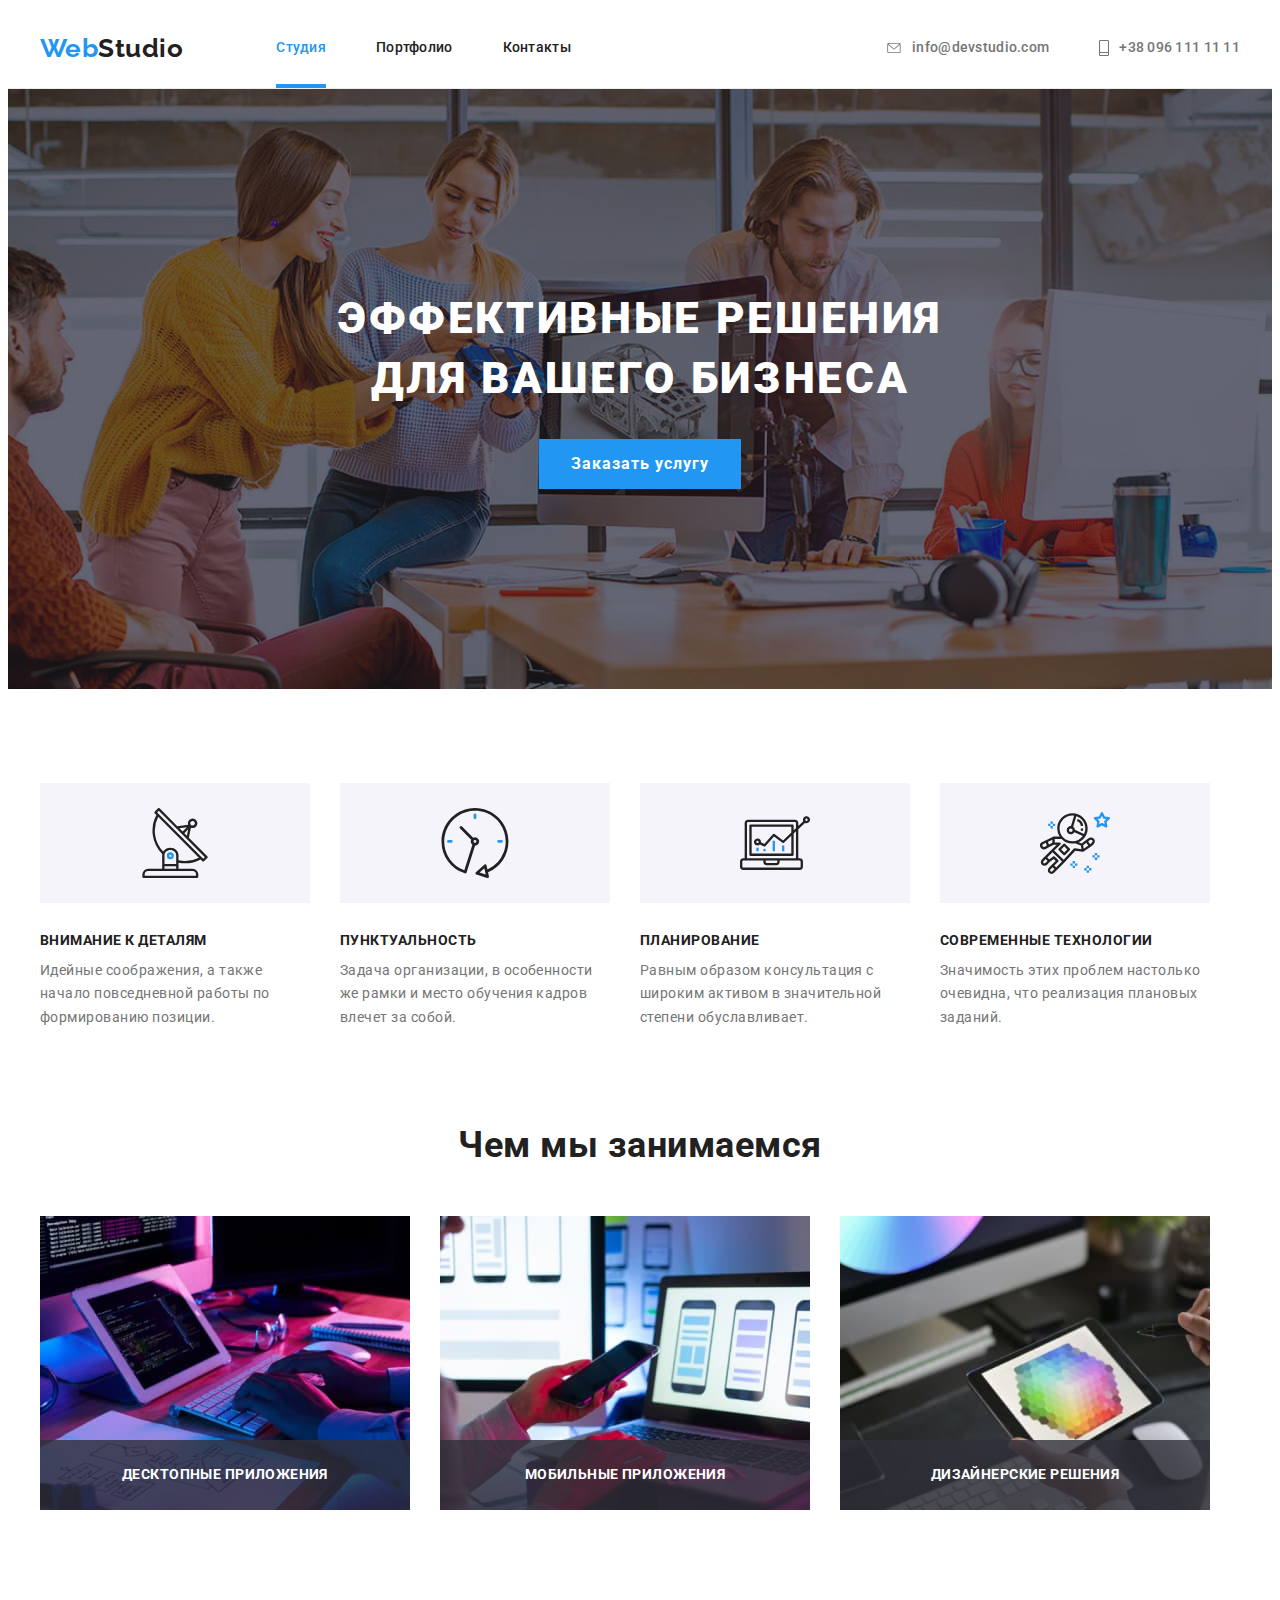
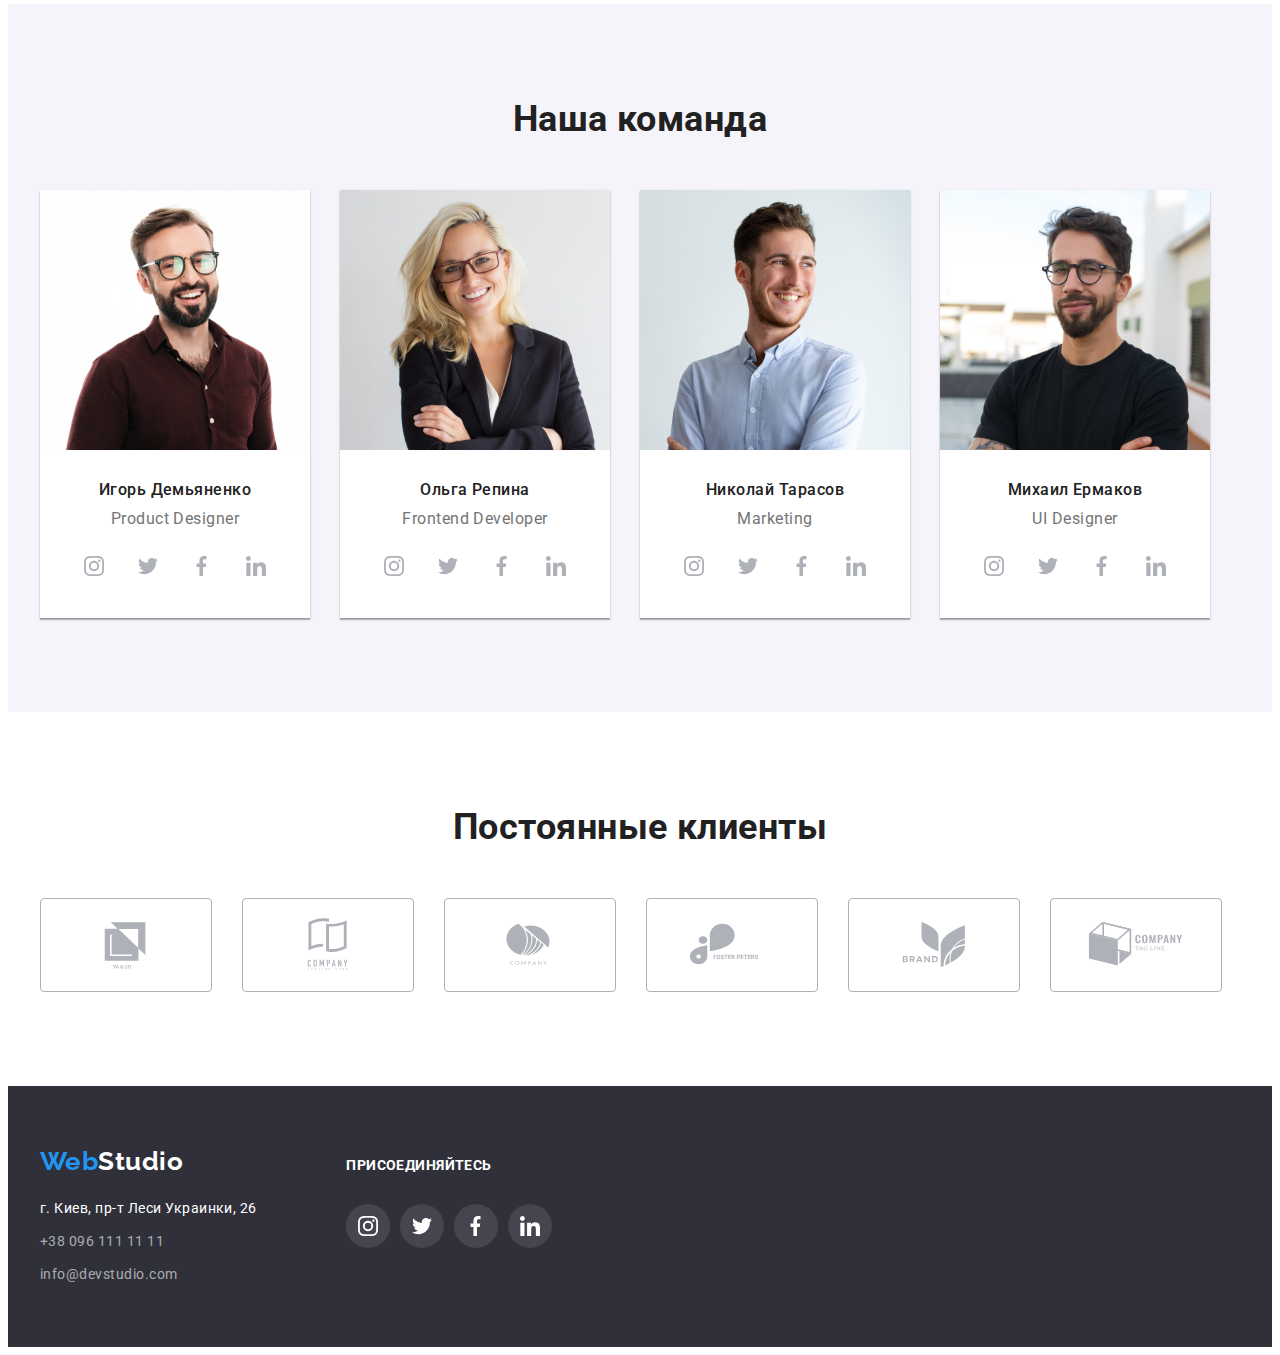
==== index.html @ f3482601 "Initial commit" ====
<!DOCTYPE html>
<html lang="ru">
  <head>
    <meta charset="utf-8" />
    <title>HTML5 це просто!</title>
    <link
      rel="stylesheet"
      href="https://cdnjs.cloudflare.com/ajax/libs/modern-normalize/1.1.0/modern-normalize.min.css"
      integrity="sha512-wpPYUAdjBVSE4KJnH1VR1HeZfpl1ub8YT/NKx4PuQ5NmX2tKuGu6U/JRp5y+Y8XG2tV+wKQpNHVUX03MfMFn9Q=="
      crossorigin="anonymous"
      referrerpolicy="no-referrer"
    />
    <link rel="stylesheet" href="./styles.css" />

    <link
      href="https://fonts.googleapis.com/css2?family=Raleway:wght@700&family=Roboto:wght@400;500;700;900&display=swap"
      rel="stylesheet"
    />
  </head>
  <body>
    <header class="" >
      <!--Begin header-->
      <div class="header container">
        <nav>
          <a href="./index.html" aria-label="Логотип WebStudio" class="logo-web"
            ><span class="web">Web</span>Studio</a
          >
          <ul class="nav-list">
            <!--Begin nav-list-->
            <li><a href="./index.html" class="nav-item active">Студия</a></li>
            <li><a href="./portfolio.html" class='nav-item'>Портфолио</a></li>
            <li><a href="" class='nav-item'>Контакты</a></li>
            <!--End nav-list-->
          </ul>
        </nav>
        <ul class="kontakt-list">
          <li >
           <a  href="mailto:info@devstudio.com" > 
             <svg class="mail" width="16"  height='10'  >
              <use href="./images/svg/symbol-defs.svg#icon-mail"></use>
              </svg>
            info@devstudio.com</a>
          </li>
          <li >
            <a href="tel:+380961111111" >
              <svg class="tel" width="10"  height='16'  >
                <use  href="./images/svg/symbol-defs.svg#icon-tel"></use>
              </svg>
            +38 096 111 11 11
            </a>
        </li>
        </ul>
      </div>
      <!--End header-->
    </header>
    <main>
      <section class="hero section">
        <!--Begin hero-content-->
        <div class="hero-content container">
          <h1>Эффективные решения для вашего бизнеса</h1>
          <button class="hero-btn" type="button" data-modal-open>Заказать услугу</button>
        </div>
        <!--Begin backdrop-->
        <div class="backdrop is-hidden" data-modal >
            <!--Begin modal-wrapper-->
            <div class="modal-wrapper" >
                <button type="button" class="modal-btn" data-modal-close>Х</button>
            </div>
            <!--End modal-wrapper-->
        </div>
        <!--End backdrop-->
        <!--End hero-content-->
      </section>
      <section class="quality section">
        <!--Begin container-->
        <div class="container">
          <h2 class="visually-hidden">Качества фирмы</h2>
          <ul>
            <li>
              <div class="quality-block">
                <svg class="quality-icon">
                  <use href="./images/svg/symbol-defs.svg#icon-ant"></use>
                </svg>
              </div>
              <h3>Внимание к деталям</h3>
              <p>
                Идейные соображения, а также начало повседневной работы по
                формированию позиции.
              </p>
            </li>
            <li>
              <div class="quality-block">
                <svg class="quality-icon">
                  <use href="./images/svg/symbol-defs.svg#icon-clock"></use>
                </svg>
              </div>
              <h3>Пунктуальность</h3>
              <p>
                Задача организации, в особенности же рамки и место обучения
                кадров влечет за собой.
              </p>
            </li>
            <li>
              <div class="quality-block">
                <svg class="quality-icon">
                  <use href="./images/svg/symbol-defs.svg#icon-diag"></use>
                </svg>
              </div>
              <h3>Планирование</h3>
              <p>
                Равным образом консультация с широким активом в значительной
                степени обуславливает.
              </p>
            </li>
            <li>
              <div class="quality-block">
                <svg class="quality-icon">
                  <use href="./images/svg/symbol-defs.svg#icon-astro"></use>
                </svg>
              </div>
              <h3>Современные технологии</h3>
              <p>
                Значимость этих проблем настолько очевидна, что реализация
                плановых заданий.
              </p>
            </li>
          </ul>
        </div>
        <!--End container-->
      </section>
      <section class="section work">
        <!--Begin container-->
        <div class="container ">
          <h2>Чем мы занимаемся</h2>
          <ul>
            <li class='work-link '>
              <img
                src="./images/main_page/what_we_will_do/1.jpg"
                width="370"
                alt="Опис занять на фірмі"
              />
              <p>Десктопные приложения</p>
            </li>
            <li class='work-link'>
              <img
                src="./images/main_page/what_we_will_do/2.jpg"
                width="370"
                alt="Опис занять на фірмі"
              />
              <p>Мобильные приложения</p>
            </li>
            <li class='work-link'>
              <img
                src="./images/main_page/what_we_will_do/3.jpg"
                width="370"
                alt="Опис занять на фірмі"
              />
              <p>Дизайнерские решения</p>
            </li>
          </ul>
        </div>
        <!--End container-->
      </section>
      <section class="team section">
        <!--Begin -->
        <div class="container">
          <h2>Наша команда</h2>
          <ul>
            <li class="team-block">
              <img
                src="./images/main_page/our_members/1.jpg"
                width="270"
                alt="Перший член команди"
              />
              <!--Begin team-text-->
              <div class="team-text">
                <h3>Игорь Демьяненко</h3>
                <p lang="en">Product Designer</p>
              <ul class="team-link">
                <li>
                  <a href=''>
                  <svg class="team-icon">
                    <use href='./images/svg/symbol-defs.svg#icon-inst'></use>
                  </svg>
                </a>
              </li>
                <li>
                  <a href=''>
                  <svg class="team-icon">
                    <use href='./images/svg/symbol-defs.svg#icon-twitter'></use>
                  </svg>
                </a>
              </li>
                <li>
                  <a href=''>
                  <svg class="team-icon">
                    <use href='./images/svg/symbol-defs.svg#icon-face'></use>
                  </svg>
                </a>
              </li>
                <li>
                  <a href=''>
                  <svg class="team-icon">
                    <use href='./images/svg/symbol-defs.svg#icon-link'></use>
                  </svg>
                </a>
              </li>
              </ul>
            </div>
              <!--End team-text-->
              
            </li>
            <li class="team-block">
              <img
                src="./images/main_page/our_members/2.jpg"
                width="270"
                alt="Другий член команди"
              />
              <!--Begin team-text-->
              <div class="team-text">
                <h3>Ольга Репина</h3>
                <p lang="en">Frontend Developer</p>
                 <ul class="team-link">
                <li>
                  <a href=''>
                  <svg class="team-icon">
                    <use href='./images/svg/symbol-defs.svg#icon-inst'></use>
                  </svg>
                </a>
              </li>
                <li>
                  <a href=''>
                  <svg class="team-icon">
                    <use href='./images/svg/symbol-defs.svg#icon-twitter'></use>
                  </svg>
                </a>
              </li>
                <li>
                  <a href=''>
                  <svg class="team-icon">
                    <use href='./images/svg/symbol-defs.svg#icon-face'></use>
                  </svg>
                </a>
              </li>
                <li>
                  <a href=''>
                  <svg class="team-icon">
                    <use href='./images/svg/symbol-defs.svg#icon-link'></use>
                  </svg>
                </a>
              </li>
              </ul>
              </div>
              <!--End team-text-->
             
            </li>
            <li class="team-block">
              <img
                src="./images/main_page/our_members/3.jpg"
                width="270"
                alt="Третій член команди"
              />
              <!--Begin team-text-->
              <div class="team-text">
                <h3>Николай Тарасов</h3>
                <p lang="en">Marketing</p>
               <ul class="team-link">
                <li>
                  <a href=''>
                  <svg class="team-icon">
                    <use href='./images/svg/symbol-defs.svg#icon-inst'></use>
                  </svg>
                </a>
              </li>
                <li>
                  <a href=''>
                  <svg class="team-icon">
                    <use href='./images/svg/symbol-defs.svg#icon-twitter'></use>
                  </svg>
                </a>
              </li>
                <li>
                  <a href=''>
                  <svg class="team-icon">
                    <use href='./images/svg/symbol-defs.svg#icon-face'></use>
                  </svg>
                </a>
              </li>
                <li>
                  <a href=''>
                  <svg class="team-icon">
                    <use href='./images/svg/symbol-defs.svg#icon-link'></use>
                  </svg>
                </a>
              </li>
              </ul>
            </div>
              <!--End team-text-->
             
            </li>
            <li class="team-block">
              <img
                src="./images/main_page/our_members/4.jpg"
                width="270"
                alt="Четвертий член команди"
              />
              <!--Begin team-text-->
              <div class="team-text">
                <h3>Михаил Ермаков</h3>
                <p>UI Designer</p>
                <ul class="team-link">
                <li>
                  <a href=''>
                  <svg class="team-icon">
                    <use href='./images/svg/symbol-defs.svg#icon-inst'></use>
                  </svg>
                </a>
              </li>
                <li>
                  <a href=''>
                  <svg class="team-icon">
                    <use href='./images/svg/symbol-defs.svg#icon-twitter'></use>
                  </svg>
                </a>
              </li>
                <li>
                  <a href=''>
                  <svg class="team-icon">
                    <use href='./images/svg/symbol-defs.svg#icon-face'></use>
                  </svg>
                </a>
              </li>
                <li>
                  <a href=''>
                  <svg class="team-icon">
                    <use href='./images/svg/symbol-defs.svg#icon-link'></use>
                  </svg>
                </a>
              </li>
              </ul>
              </div>
              <!--End team-text-->
              
            </li>
          </ul>
        </div>
        <!--End -->
      </section>
      <section class="clients section">
        <div class="container">
          <h2>Постоянные клиенты</h2>
          <ul class="clients-list">
          <li class=""><a href='' class="">
            <svg width='' class="clients-icon">
              <use href='./images/svg/symbol-defs.svg#icon-Logo1' ></use>
            </svg>
          </a></li>
          <li><a href="">
            <svg width='' class="clients-icon">
              <use href='./images/svg/symbol-defs.svg#icon-Logo2' ></use>
            </svg>
          </a></li>
          <li><a href="">
            <svg width='' class="clients-icon">
              <use href='./images/symbol-defs.svg#icon-Logo3' ></use>
            </svg>
          </a></li>
          <li><a href="">
            <svg width='' class="clients-icon">
              <use href='./images/svg/symbol-defs.svg#icon-Logo4' ></use>
            </svg>
          </a></li>
          <li><a href="">
            <svg width='' class="clients-icon">
              <use href='./images/svg/symbol-defs.svg#icon-Logo5' ></use>
            </svg>
          </a></li>
          <li><a href="">
            <svg width='' class="clients-icon">
              <use href='./images/svg/symbol-defs.svg#icon-Logo6' ></use>
            </svg>
          </a></li>
        </ul>
        </div>
      </section>
    </main>
    <footer>
      <!--Begin -->
      <div class="footer container footer-block">
        <!--Begin footer-text-->
        <div class="footer-text">
          <a class="footer-logo logo-web" href=""
            ><span class="web">Web</span>Studio</a
          >
          <address>
            <p>г. Киев, пр-т Леси Украинки, 26</p>
            <!--Begin footer-info-->
            <ul class="footer-info">
              <li><a href="tel:+380961111111">+38 096 111 11 11</a></li>
              <li> <a href="mailto:info@devstudio.com">info@devstudio.com</a></li>
            <!--End footer-info-->
          </address>
        </div>
        <div class="footer-links">
          <h3>присоединяйтесь</h3>
          <ul class="links">
                <li>
                  <a href=''>
                  <svg class="team-icon">
                    <use href='./images/svg/symbol-defs.svg#icon-inst'></use>
                  </svg>
                </a>
              </li>
                <li>
                  <a href=''>
                  <svg class="team-icon">
                    <use href='./images/svg/symbol-defs.svg#icon-twitter'></use>
                  </svg>
                </a>
              </li>
                <li>
                  <a href=''>
                  <svg class="team-icon">
                    <use href='./images/svg/symbol-defs.svg#icon-face'></use>
                  </svg>
                </a>
              </li>
                <li>
                  <a href=''>
                  <svg class="team-icon">
                    <use href='./images/svg/symbol-defs.svg#icon-link'></use>
                  </svg>
                </a>
              </li>
              </ul>
        </div>
        <!--End footer-text-->
      </div>
      <!--End -->
    </footer>
    <script src='./js/modal.js'></script>
  </body>
</html>
---- styles.css ----
:root {
  --text-color: #212121;
  --blue: #2196f3;
  --background-blue: rgba(33, 150, 243, 0.9);
  --white: #ffffff;
  /* --lite-grey: #e5e5e5; */
  --dark-grey: #2f303a;
  --texr-p: #757575;
  --footer-text: rgba(255, 255, 255, 0.6);
  --portfolio-pages: #eeeeee;
  --portfolio-button: #f5f4fa;
  --clients-icon: #afb1b8;
  --time-cubic: cubic-bezier(0.4, 0, 0.2, 1);
  --time: 250ms;
}
body {
  font-family: "Raleway", sans-serif;
  font-family: "Roboto", sans-serif;
  color: var(--text-color);
  background-color: var(--white);
  letter-spacing: 0.03em;
}
.container {
  margin-left: auto;
  margin-right: auto;
  width: 1200px;
  padding-left: 15px;
  padding-right: 15px;
  /* outline: 1px solid tomato; */
}
.section {
  padding-top: 94px;
  /* outline: 1px solid green; */
}
.section:last-child {
  padding-bottom: 94px;
}
svg {
  fill: currentColor;
}
img {
  display: block;
}
h1 {
  padding: 0;
  margin: 0;
  font-weight: 900;
  color: var(--white);
  text-align: center;
  letter-spacing: 0.06em;
  text-transform: uppercase;
  font-size: 44px;
  line-height: 1.36;
}
h2 {
  padding: 0;
  margin: 0;
  margin-bottom: 50px;
  font-weight: 700;
  font-size: 36px;
  line-height: 1.17;
  text-align: center;
  color: var(--text-color);
}
h3 {
  padding: 0;
  margin: 0;
}
p,
ul {
  list-style: none;
  padding: 0;
  margin: 0;
}
button {
  cursor: pointer;
  border: none;
}
.visually-hidden {
  position: absolute;
  width: 1px;
  height: 1px;
  margin: -1px;
  border: 0;
  padding: 0;
  white-space: nowrap;
  clip-path: inset(100%);
  clip: rect(0 0 0 0);
  overflow: hidden;
}
.active {
  color: var(--blue);
}
.active.nav-item::after {
  width: 100%;
}
.is-hidden {
  visibility: hidden;
  opacity: 0;
  pointer-events: none;
}
/* main page */
/* .header  */
header {
  border-bottom: 1px solid #ececec;
}
.header {
  display: flex;
  align-items: center;
  justify-content: space-between;
}
nav {
  display: flex;
  text-decoration: none;
}
nav a {
  display: flex;
  align-items: center;
  font-size: 26px;
  color: var(--text-color);
  text-decoration: none;
}
.web {
  font-size: 26px;
  color: var(--blue);
}

.nav-list {
  display: flex;
  list-style: none;
  align-items: center;
}
.nav-list li {
  margin-right: 50px;
}
.nav-list li:last-child {
  margin-right: 0px;
}
.nav-item {
  position: relative;
  font-size: 14px;
  font-weight: 500;
  line-height: 1.14;
  letter-spacing: 0.02em;
  padding: 32px 0;
  display: block;
  transition: color var(--time) var(--time-cubic);
}
.nav-item::after {
  display: block;
  position: absolute;
  left: 0;
  bottom: 0;
  width: 0%;
  height: 4px;
  background-color: var(--blue);
  content: "";
  transition: width var(--time) var(--time-cubic);
}

/* .nav-item:hover::after {
  width: 100%;
} */
.nav-item:hover,
.nav-item:focus {
  fill: var(--blue);
  color: var(--blue);
}

.kontakt-list a:hover,
.kontakt-list a:focus {
  color: var(--blue);
}
.kontakt-list svg:hover,
.kontakt-list svg:focus {
  fill: var(--blue);
}

.kontakt-list {
  display: flex;
  list-style: none;
  text-decoration: none;
}
.kontakt-list li {
  margin-right: 50px;
}
.kontakt-list li:last-child {
  margin-right: 0px;
}
.kontakt-list a {
  display: flex;
  align-items: center;
  color: var(--texr-p);
  text-decoration: none;
  font-weight: 500;
  font-size: 14px;
  line-height: 1.14;
  letter-spacing: 0.02em;
  padding: 32px 0;
  transition: color var(--time) var(--time-cubic);
}
.kontakt-list svg {
  margin-right: 10px;
}
.logo-web {
  font-family: "Raleway", sans-serif;
  font-weight: 700;
  margin-right: 93px;
}
/* end .header  */
/* main */
/* section hero */
.hero {
  max-width: 1600px;
  flex-direction: column;
  align-items: center;

  color: var(--white);
  padding-top: 200px;
  padding-bottom: 200px;
  background-image: linear-gradient(
      to right,
      rgba(47, 48, 58, 0.4),
      rgba(47, 48, 58, 0.4)
    ),
    url("./images/main_page/hero.jpg");
  background-position: center;

  margin: 0 auto;
}

.hero-content {
  text-align: center;
}
.hero h1 {
  max-width: 696px;
  margin: 0 auto 30px auto;
}
.hero-btn {
  border: none;
  padding: 10px 32px;
  justify-content: center;
  font-family: "Roboto";
  background-color: var(--blue);
  font-weight: 700;
  font-size: 16px;
  line-height: 1.88;
  text-align: center;
  letter-spacing: 0.06em;
  color: var(--white);
  transition: background-color var(--time) var(--time-cubic);
}
.hero-btn:hover {
  background-color: #188ce8;
}
/* modal */
.backdrop {
  position: fixed;
  top: 0;
  left: 0;
  width: 100%;
  height: 100%;
  background-color: rgba(0, 0, 0, 0.2);
  z-index: 100;
  transition: visibility var(--time) var(--time-cubic),
    opacity var(--time) var(--time-cubic);
}

.modal-wrapper {
  position: absolute;
  top: 50%;
  left: 50%;
  transform: translate(-50%, -50%);
  width: 528px;
  height: 581px;
  background-color: var(--white);
  border-radius: 4px;
  box-shadow: 0px 1px 3px rgba(0, 0, 0, 0.12), 0px 1px 1px rgba(0, 0, 0, 0.14),
    0px 2px 1px rgba(0, 0, 0, 0.2);
  animation-name: visible-modal;
  animation-duration: 1000ms;
  animation-timing-function: linear;
}
@keyframes visible-modal {
  0% {
    opacity: 0;
    transform: scale(0.2);
  }

  50% {
    opacity: 0.5;
    transform: scale(0.5), translate(-50%, -50%);
  }
  100% {
    opacity: 1;
    transform: scale(1), translate(-50%, -50%);
  }
}

.modal-btn {
  margin: 10px;
  border-radius: 50%;
  padding: 15px 20px;
  border: none;
  justify-content: center;
  background-color: var(--blue);
  font-weight: 700;
  font-size: 16px;
  text-align: center;
  color: var(--white);
  transition: border var(--time) var(--time-cubic),
    background-color var(--time) var(--time-cubic),
    color var(--time) var(--time-cubic), transform var(--time) var(--time-cubic);
}
.modal-btn:hover {
  border: 2px solid var(--blue);
  background-color: white;
  color: var(--blue);
  transform: rotate(360deg);
}

/* end modal */

/* end section hero */
/* section quality */
.quality {
  font-size: 14px;
  background-color: var(--white);
}
.quality ul {
  display: flex;
}
.quality li {
  /* outline: 1px solid tomato; */
  list-style: none;
  width: 270px;
  margin-right: 30px;
}
.quality li:last-child {
  margin-right: 0px;
}
.quality li > h3 {
  margin-bottom: 10px;
  color: var(--text-color);
  font-weight: 700;
  text-transform: uppercase;
  line-height: 1.14;
  font-size: 14px;
}
.quality li > p {
  color: var(--texr-p);
  line-height: 1.7;
}
.quality-block {
  display: flex;
  align-items: center;
  justify-content: center;
  background-color: var(--portfolio-button);
  margin-bottom: 30px;
  width: 270px;
  height: 120px;
}
.quality-icon {
  width: 70px;
  height: 70px;
}

/* end section quality */
/* section work */
.work {
  background-color: var(--white);
  padding-bottom: 94px;
}
.work ul {
  display: flex;
}
.work-link {
  position: relative;
  list-style: none;
  margin-right: 30px;
}
.work-link:last-child {
  margin-right: 0;
}
.work-link p {
  position: absolute;
  display: flex;
  align-items: center;
  justify-content: center;
  color: white;
  content: "";
  position: absolute;
  left: 0;
  bottom: 0;
  width: 100%;
  height: 70px;
  background-color: rgba(47, 48, 58, 0.8);
  font-weight: bold;
  font-size: 14px;
  line-height: 1.14;
  letter-spacing: 0.03em;
  text-transform: uppercase;
}
/* .work-link::after {
  display: flex;
  align-items: center;
  justify-content: center;
  color: white;
  content: "";
  position: absolute;
  left: 0;
  bottom: 0;
  width: 100%;
  height: 70px;
  background-color: rgba(47, 48, 58, 0.8);
  font-weight: bold;
  font-size: 14px;
  line-height: 1.14;
  letter-spacing: 0.03em;
  text-transform: uppercase;
} */
/* .work-first.work-link::after {
  content: "Десктопные приложения";
}
.work-second.work-link::after {
  content: "Мобильные приложения";
}
.work-third.work-link::after {
  content: "Дизайнерские решения";
} */

/* end section work */
/* section team */
.team {
  background-color: #f5f4fa;
  padding-bottom: 94px;
}
.team ul {
  display: flex;
}

.team-block {
  background-color: var(--white);
  box-shadow: 0px 1px 3px rgba(0, 0, 0, 0.12), 0px 1px 1px rgba(0, 0, 0, 0.14),
    0px 2px 1px rgba(0, 0, 0, 0.2);
  /* border-radius: 0px 0px 4px 4px; */
  list-style: none;
  margin-right: 30px;
}
.team-block:last-child {
  margin-right: 0;
}
.team-text {
  padding: 30px 0;
  text-align: center;
}
.team-text h3 {
  font-weight: 500;
  font-size: 16px;
  line-height: 1.19;
  text-align: center;
  color: var(--text-color);
  margin-bottom: 10px;
}
.team-text p {
  font-size: 16px;
  line-height: 1.19;
  text-align: center;
  color: var(--texr-p);
}
.team-link {
  display: flex;
  align-items: center;
  justify-content: center;
  margin-top: 16px;
}
.team-link li {
  margin-right: 10px;
}
.team-link li:last-child {
  margin-right: 0;
}
.team-link a {
  display: flex;
  width: 44px;
  height: 44px;
  align-items: center;
  justify-content: center;
  border-radius: 50%;
  transition: background-color var(--time) var(--time-cubic);
}
.team .team-icon {
  transition: fill var(--time) var(--time-cubic);
}
.team-link svg {
  width: 20px;
  height: 20px;
  fill: var(--clients-icon);
}
.team-link a:hover,
.team-link a:focus {
  background-color: var(--blue);
}
.team-link a:hover .team-icon,
.team-link a:focus .team-icon {
  fill: var(--white);
}
/* end section team */
/* clients*/
.clients-list {
  display: flex;
}
.clients-list li {
  display: flex;
  align-items: center;
  justify-content: center;
  margin-right: 30px;
}
.clients-list li:last-child {
  margin-right: 0px;
}
.clients-icon {
  transition: fill var(--time) var(--time-cubic);
}
.clients-list a {
  display: flex;
  align-items: center;
  justify-content: center;
  width: 170px;
  height: 92px;
  border: 1px solid #afb1b8;
  border-radius: 4px;
  transition: border var(--time) var(--time-cubic);
}
.clients-list svg {
  height: 60px;
  width: 106px;
  fill: var(--clients-icon);
}
.clients-list a:hover,
.clients-list a:focus {
  border: 1px solid var(--blue);
}
.clients-list a:hover .clients-icon,
.clients-list a:focus .clients-icon {
  fill: var(--blue);
}

/* end clients */

/* end main */
/* footer */
footer {
  padding: 60px 0;
  background-color: var(--dark-grey);
}
.footer-block {
  display: flex;
  align-items: baseline;
}
.footer-links {
  margin-left: 70px;
}
.footer-links h3 {
  text-transform: uppercase;
  color: var(--white);
  font-size: 14px;
  line-height: 1.14;
  letter-spacing: 0.03em;
  font-weight: bold;
  margin-bottom: 30px;
}
.links {
  display: flex;
  align-items: center;
  justify-content: center;
}
.links li {
  margin-right: 10px;
}
.links li:last-child {
  margin-right: 0;
}
.links a {
  display: flex;
  width: 44px;
  height: 44px;
  align-items: center;
  justify-content: center;
  background-color: rgba(255, 255, 255, 0.1);
  border-radius: 50%;
  transition: background-color var(--time) var(--time-cubic);
}
.links svg {
  background-color: transparent;
  width: 20px;
  height: 20px;
  fill: var(--white);
}
.links a:hover,
.links a:focus {
  border-radius: 50%;
  background-color: var(--blue);
}

.footer-logo {
  color: var(--white);
}
footer a {
  color: var(--text-color);
  font-size: 26px;
  line-height: 1.19;
  text-decoration: none;
}
address {
  margin-top: 20px;
  font-style: normal;
}
address a:hover {
  color: var(--white);
}
address a {
  transition: color var(--time) var(--time-cubic);
}

address p {
  color: var(--white);
  font-size: 14px;
  line-height: 1.7;
  margin-bottom: 9px;
}

address a:last-child {
  margin-bottom: 0px;
}

.footer-info a {
  display: flex;
  color: var(--footer-text);
  font-size: 14px;
  line-height: 1.7;
  margin-bottom: 9px;
}
.footer-info li {
  margin-bottom: 9px;
}
.footer-info li:last-child {
  margin-bottom: 0px;
}
/* end footer */
/* end main page */
/* portfolio page  */
/* section portfolio */
.portfolio {
  font-family: "Roboto";
}
.portfolio li {
  list-style: none;
}
.portfolio-button {
  display: flex;
  justify-content: center;
  margin-bottom: 50px;
}
.portfolio-button li {
  margin-right: 8px;
}
.portfolio-button button {
  padding: 6px 22px;
}
.portfolio-button li:last-child {
  margin-right: 0px;
}
.portfolio button {
  background-color: var(--portfolio-button);
  font-family: "Roboto";
  border-radius: 4px;
  color: var(--text-color);
  font-weight: 500;
  font-size: 16px;
  line-height: 1.6;
  text-align: center;
  letter-spacing: 0.03em;
  transition: background-color var(--time) var(--time-cubic),
    color var(--time) var(--time-cubic),
    box-shadow var(--time) var(--time-cubic);
}
.portfolio button:hover,
.portfolio button:focus {
  background-color: var(--blue);
  color: var(--white);
  box-shadow: 0px 3px 1px rgba(0, 0, 0, 0.1), 0px 1px 2px rgba(0, 0, 0, 0.08),
    0px 2px 2px rgba(0, 0, 0, 0.12);
}
.portfolio-img {
  display: flex;
  flex-wrap: wrap;
}
.portfolio-img a {
  text-decoration: none;
}
.portfolio-link {
  display: block;
  transition: box-shadow var(--time) var(--time-cubic);
}
.portfolio-link:hover,
.portfolio-link:focus {
  box-shadow: 0px 1px 1px rgba(0, 0, 0, 0.12), 0px 4px 4px rgba(0, 0, 0, 0.06),
    1px 4px 6px rgba(0, 0, 0, 0.16);
}
.portfolio-img li > img {
  width: 370px;
  height: 294px;
}
.portfolio-img li {
  /* border: 1px solid var(--portfolio-pages); */
  margin-right: 30px;
  margin-bottom: 30px;
  width: 370px;
}
.portfolio-img li:nth-child(3n + 3) {
  margin-right: 0;
}
.portfolio-img li:nth-last-child(-n + 3) {
  margin-bottom: 0;
}
.portfolio-text {
  text-decoration: none;
  padding: 20px 24px;
  border-bottom: 1px solid var(--portfolio-pages);
  border-left: 1px solid var(--portfolio-pages);
  border-right: 1px solid var(--portfolio-pages);
}
.portfolio-text h3 {
  color: var(--text-color);
  font-weight: 700;
  font-size: 18px;
  line-height: 2;
  letter-spacing: 0.06em;
  margin-bottom: 4px;
}
.portfolio-text p {
  font-size: 16px;
  line-height: 1.9;
  letter-spacing: 0.03em;
  color: var(--texr-p);
}
.overlay-box {
  width: 370px;
  height: 294px;
  position: relative;
  overflow: hidden;
}
.overlay {
  position: absolute;
  width: 100%;
  height: 100%;
  background-color: var(--background-blue);
  transform: translateY(0%);
  transition: transform 250ms cubic-bezier(0.4, 0, 0.2, 1);

  /* transform: translateY 2500ms var(--time-cubic); */
}
.overlay-text {
  font-family: "Roboto";
  font-size: 18px;
  line-height: 28px;
  color: white;
  letter-spacing: 0.03em;
  padding: 63px 24px;
}
.portfolio-link:hover .overlay {
  transform: translateY(-100%);
}

/* end section portfolio */
/* end portfolio page  */
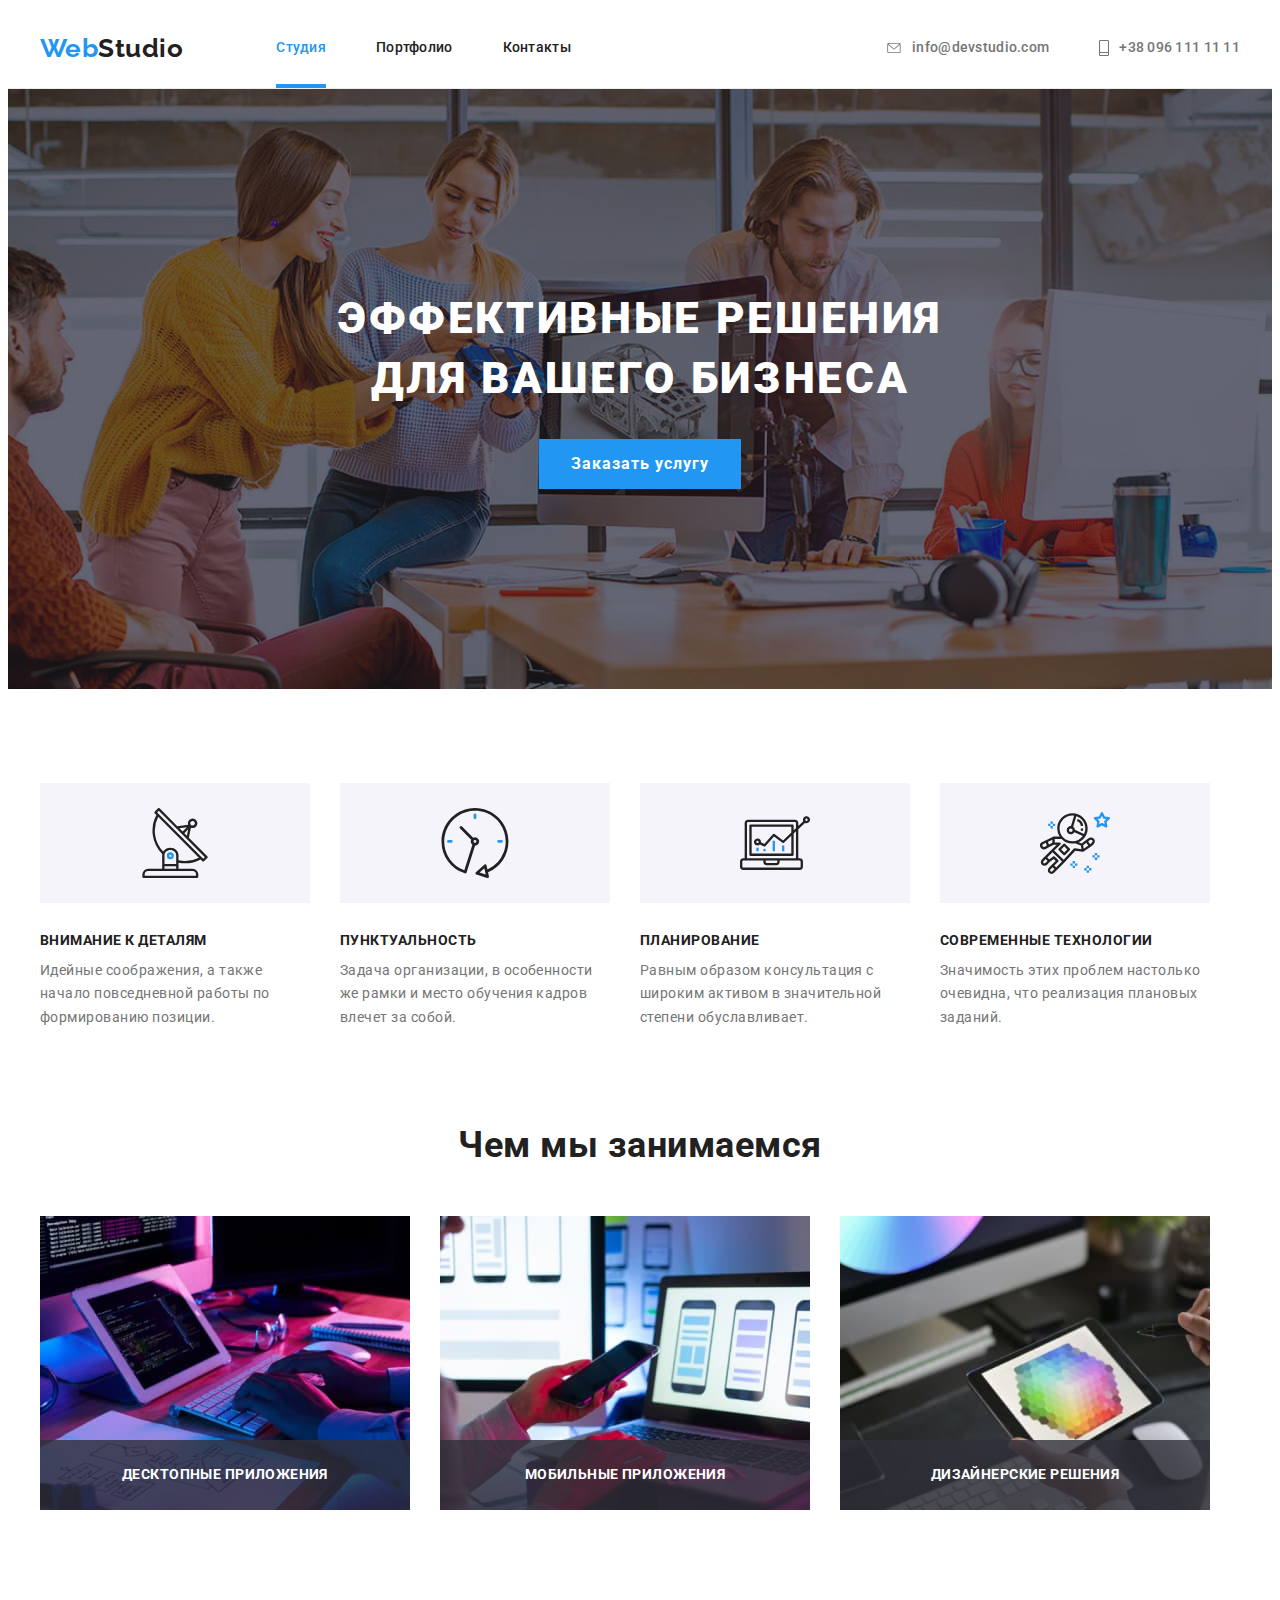
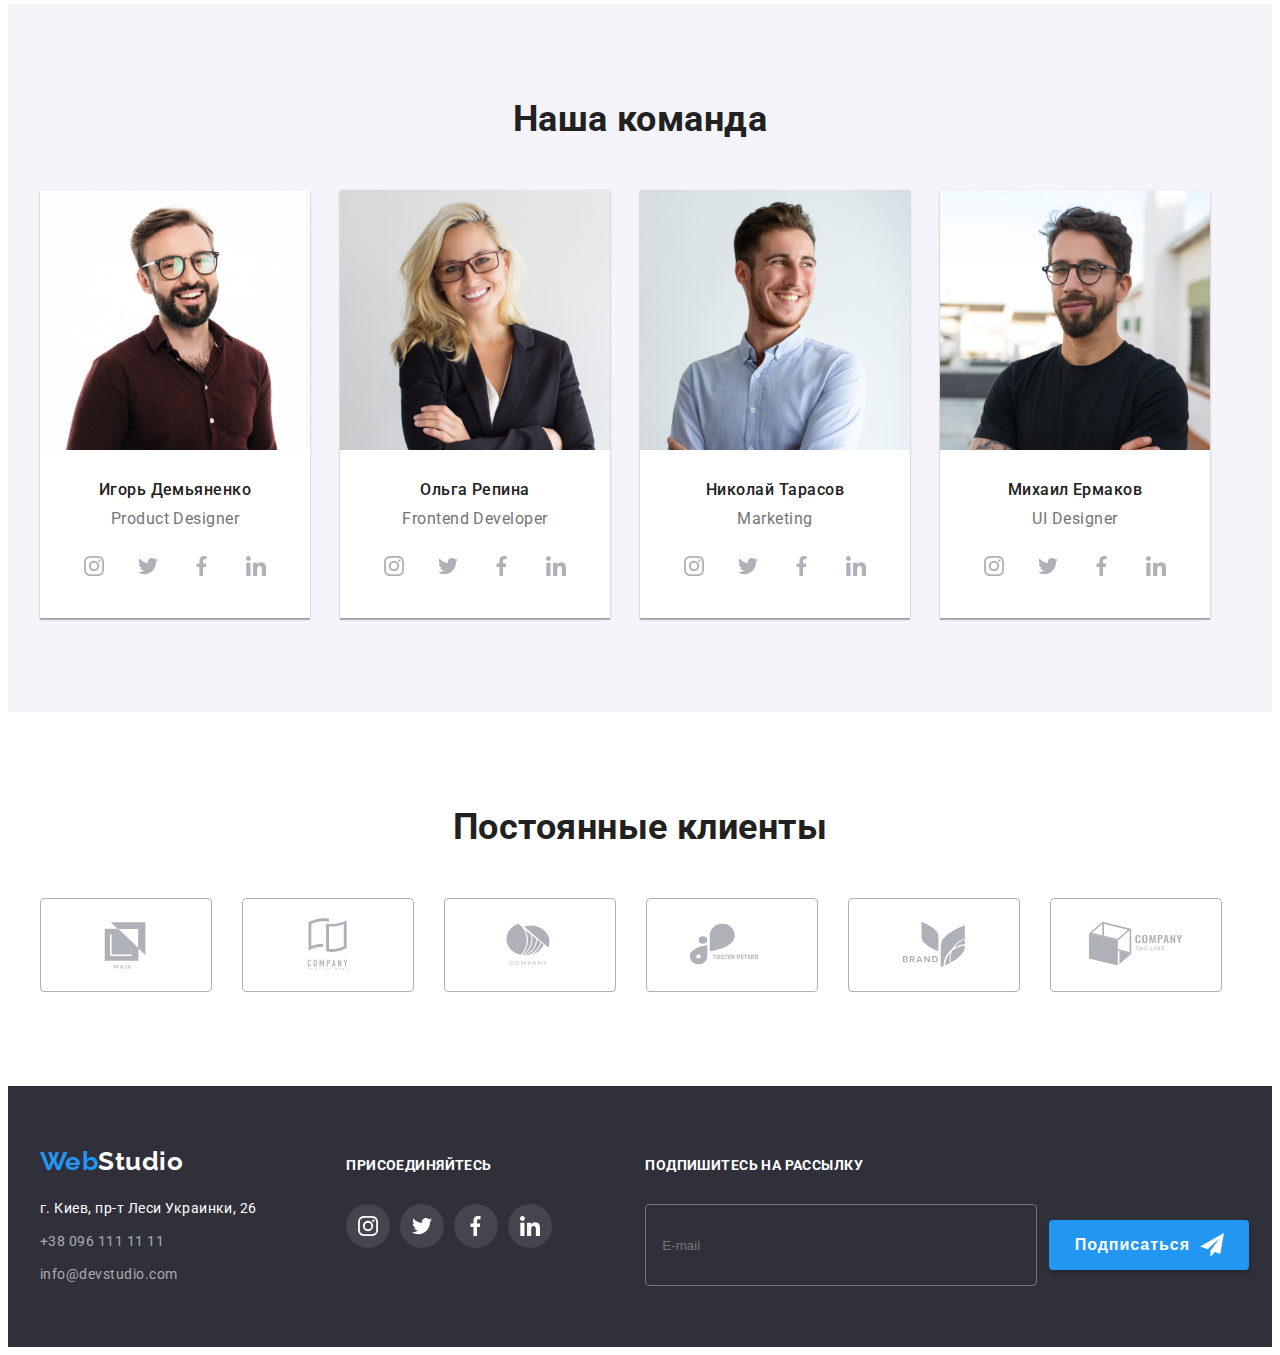
==== commit 285423cc: "finish" ====
--- a/index.html
+++ b/index.html
@@ -64,7 +64,59 @@
         <div class="backdrop is-hidden" data-modal >
             <!--Begin modal-wrapper-->
             <div class="modal-wrapper" >
-                <button type="button" class="modal-btn" data-modal-close>Х</button>
+                <button type="button" class="modal-btn" data-modal-close></button>
+                <!--Begin label-block-->
+                <div class="label-block">
+                  <h3 class='modal-title'>Оставьте свои данные, мы вам перезвоним</h3>
+                <!--Begin label-block-->
+                <div class="modal-label">
+                  <!--Begin form-field-->
+                  
+                  
+                       <label class="form-label" for="modal-name">
+                         <span class="form-title">Имя</span>
+                       
+                     <input id='modal-name' class="modal-input" type="name" name="name" placeholder=" ">
+                     <svg class="modal-icon"><use href='./images/modal_svg/symbol-defs_min.svg#icon-name'></use></svg>
+                    </label>
+                  
+               
+                  
+                      <label class="form-label" for="modal-tel">
+                        <span class="form-title">Телефон</span>
+                      <svg class="modal-icon"><use href='./images/modal_svg/symbol-defs_min.svg#icon-tel'></use></svg>
+                <input id="modal-tel" class="modal-input" type="tel" name="tel" placeholder=" ">
+                
+                  </label>
+                  
+                       <label class="form-label" for="modal-mail">
+                         <span class="form-title">Почта</span>
+                      <svg class="modal-icon"><use href='./images/modal_svg/symbol-defs_min.svg#icon-email'></use></svg>
+                <input id="modal-mail" class="modal-input" type="mail" name="mail" placeholder=" ">
+                  </label>
+                
+                  
+                      <label class="form-label "><span class="form-title">Комментарий</span>
+                <textarea class="modal-textarea" placeholder="Введите текст"></textarea>
+                  </label>
+                  <label class="form-label label-checkbox" for="modal-checkbox">
+                    <input class="form-checkbox visually-hidden" type="checkbox" name="checkbox" id='modal-checkbox'>
+                    <span class="custom-checkbox">
+                      <svg class="icon-checkbox"><use href='./images/modal_svg/symbol-defs_min.svg#icon-check'></use></svg>
+                    </span>
+                    <div class="form-text">
+                      <span class="checkbox-text">Соглашаюсь с рассылкой и принимаю </span><a class="checkbox-text checkbox-link">Условия договора</a>
+                    </div>
+                    
+                  </label>
+                  <button type="submit" class="form-btn ">Отправить</button>
+                  
+                </div>
+                <!--End label-block-->  
+                </div>
+                <!--End label-block-->
+                
+               
             </div>
             <!--End modal-wrapper-->
         </div>
@@ -435,6 +487,15 @@
               </ul>
         </div>
         <!--End footer-text-->
+        <div class="subscribe">
+          <h3>Подпишитесь на рассылку</h3>
+          <label class="subscribe-label">
+            <input class="subscribe-input" type="mail" name='email' placeholder="E-mail">
+            <button class="subscribe-btn" type="submit">Подписаться
+              <svg class="subscribe-icon"><use href='./images/modal_svg/symbol-defs_min.svg#icon-teleg'></use></svg>
+            </button>
+          </label>
+        </div>
       </div>
       <!--End -->
     </footer>
--- a/styles.css
+++ b/styles.css
@@ -12,6 +12,7 @@
   --clients-icon: #afb1b8;
   --time-cubic: cubic-bezier(0.4, 0, 0.2, 1);
   --time: 250ms;
+  --modal-border-color: rgba(33, 33, 33, 0.2);
 }
 body {
   font-family: "Raleway", sans-serif;
@@ -76,6 +77,7 @@
   cursor: pointer;
   border: none;
 }
+
 .visually-hidden {
   position: absolute;
   width: 1px;
@@ -273,6 +275,7 @@
   transform: translate(-50%, -50%);
   width: 528px;
   height: 581px;
+  color: var(--text-color);
   background-color: var(--white);
   border-radius: 4px;
   box-shadow: 0px 1px 3px rgba(0, 0, 0, 0.12), 0px 1px 1px rgba(0, 0, 0, 0.14),
@@ -298,12 +301,20 @@
 }
 
 .modal-btn {
-  margin: 10px;
+  display: flex;
+  align-items: center;
+  margin: 8px;
+  margin-bottom: 0px;
   border-radius: 50%;
-  padding: 15px 20px;
+  padding: 10px;
   border: none;
   justify-content: center;
   background-color: var(--blue);
+  background-image: url("./images/modal_svg/x-white.svg");
+  background-position: center;
+  width: 30px;
+  height: 30px;
+  background-repeat: no-repeat;
   font-weight: 700;
   font-size: 16px;
   text-align: center;
@@ -317,8 +328,161 @@
   background-color: white;
   color: var(--blue);
   transform: rotate(360deg);
-}
-
+  background-image: url("./images/modal_svg/x-black.svg");
+}
+.label-block {
+  margin: 40px;
+  margin-top: 2px;
+}
+.modal-title {
+  font-family: "Roboto";
+  font-weight: 700;
+  font-size: 20px;
+  line-height: 1.15;
+  text-align: center;
+  letter-spacing: 0.03em;
+  margin-bottom: 12px;
+}
+.modal-label {
+  display: flex;
+  flex-direction: column;
+}
+.form-label {
+  position: relative;
+  display: flex;
+  flex-direction: column;
+}
+.form-title {
+  font-size: 12px;
+  line-height: 1.16;
+  letter-spacing: 0.01em;
+  color: var(--texr-p);
+  transition: color var(--time) var(--time-cubic);
+}
+.modal-input {
+  margin-top: 4px;
+  height: 40px;
+  width: 100%;
+  margin-bottom: 10px;
+  padding-left: 42px;
+  border: 1px solid var(--modal-border-color);
+  outline: transparent;
+  border-radius: 4px;
+  transition: border-color var(--time) var(--time-cubic),
+    color var(--time) var(--time-cubic);
+}
+.modal-label textarea {
+  resize: none;
+  width: 100%;
+  height: 120px;
+  margin-top: 4px;
+}
+
+.modal-icon {
+  width: 18px;
+  height: 18px;
+  position: absolute;
+  left: 15px;
+  top: 42%;
+  transition: fill var(--time) var(--time-cubic);
+}
+.modal-textarea {
+  border: 1px solid var(--modal-border-color);
+  outline: transparent;
+  border-radius: 4px;
+  padding: 12px 16px;
+  transition: border-color var(--time) var(--time-cubic),
+    color var(--time) var(--time-cubic);
+}
+.modal-textarea::placeholder {
+  font-family: "Roboto";
+
+  font-size: 14px;
+  line-height: 1.14;
+  letter-spacing: 0.01em;
+
+  color: rgba(117, 117, 117, 0.5);
+}
+.form-label:focus-within .modal-icon {
+  fill: var(--blue);
+}
+.form-label:focus-within .modal-input,
+.form-label:focus-within .modal-textarea {
+  border-color: var(--blue);
+  color: var(--blue);
+}
+.form-label:focus-within .form-title {
+  color: var(--blue);
+}
+.label-checkbox {
+  display: flex;
+  align-items: center;
+  justify-content: center;
+  margin-top: 20px;
+  margin-bottom: 30px;
+  flex-direction: row;
+}
+.custom-checkbox {
+  display: flex;
+  align-items: center;
+  justify-content: center;
+  width: 16px;
+  height: 15px;
+  margin-right: 8px;
+  border-radius: 2px;
+  outline: 1px solid var(--text-color);
+  transition: border-color var(--time) var(--time-cubic),
+    outline var(--time) var(--time-cubic);
+}
+.checkbox-text {
+  font-size: 14px;
+  line-height: 1.71;
+  letter-spacing: 0.03em;
+  color: var(--texr-p);
+}
+.checkbox-link {
+  color: var(--blue);
+  text-decoration: underline;
+  cursor: pointer;
+}
+.icon-checkbox {
+  opacity: 0;
+  transition: opacity var(--time) var(--time-cubic),
+    fill var(--time) var(--time-cubic);
+}
+.form-checkbox:checked + .custom-checkbox {
+  background-color: var(--blue);
+  outline: none;
+}
+.form-checkbox:checked + .custom-checkbox .icon-checkbox {
+  opacity: 1;
+  fill: var(--white);
+}
+.form-btn {
+  background: var(--blue);
+  box-shadow: 0px 4px 4px rgba(0, 0, 0, 0.15);
+  border-radius: 4px;
+  font-weight: 700;
+  font-size: 16px;
+  line-height: 1.88;
+  display: flex;
+  align-items: center;
+  justify-content: center;
+  letter-spacing: 0.06em;
+  width: 200px;
+  height: 50px;
+  margin: 0 auto;
+  color: var(--white);
+  transition: border-color var(--time) var(--time-cubic);
+}
+.form-btn:hover,
+.form-btn:focus {
+  background-color: rgba(24, 140, 232, 1);
+}
+/* .form-label:focus-within .form-label,
+.form-label:focus .form-label {
+  color: #188ce8;
+} */
 /* end modal */
 
 /* end section hero */
@@ -561,7 +725,8 @@
 .footer-links {
   margin-left: 70px;
 }
-.footer-links h3 {
+.footer-links h3,
+.subscribe h3 {
   text-transform: uppercase;
   color: var(--white);
   font-size: 14px;
@@ -646,6 +811,48 @@
 }
 .footer-info li:last-child {
   margin-bottom: 0px;
+}
+.subscribe {
+  margin-left: 93px;
+}
+.subscribe-label {
+  display: flex;
+  align-items: center;
+  justify-content: center;
+}
+.subscribe-btn {
+  display: flex;
+  align-items: center;
+  justify-content: center;
+  width: 200px;
+  height: 50px;
+  margin-left: 12px;
+  background: #2196f3;
+  box-shadow: 0px 4px 4px rgba(0, 0, 0, 0.15);
+  border-radius: 4px;
+  font-weight: 700;
+  font-size: 16px;
+  line-height: 1.88;
+  color: var(--white);
+  letter-spacing: 0.06em;
+}
+.subscribe-icon {
+  width: 24px;
+  height: 24px;
+  margin-left: 10px;
+}
+.subscribe-input {
+  padding: 15px 16px;
+  outline: none;
+  border-radius: 4px;
+  background-color: var(--dark-grey);
+  border: 1px solid var(--texr-p);
+  height: 50px;
+  width: 358px;
+  color: var(--texr-p);
+}
+.subscribe-input:placeholder {
+  color: rgba(255, 255, 255, 0.6);
 }
 /* end footer */
 /* end main page */
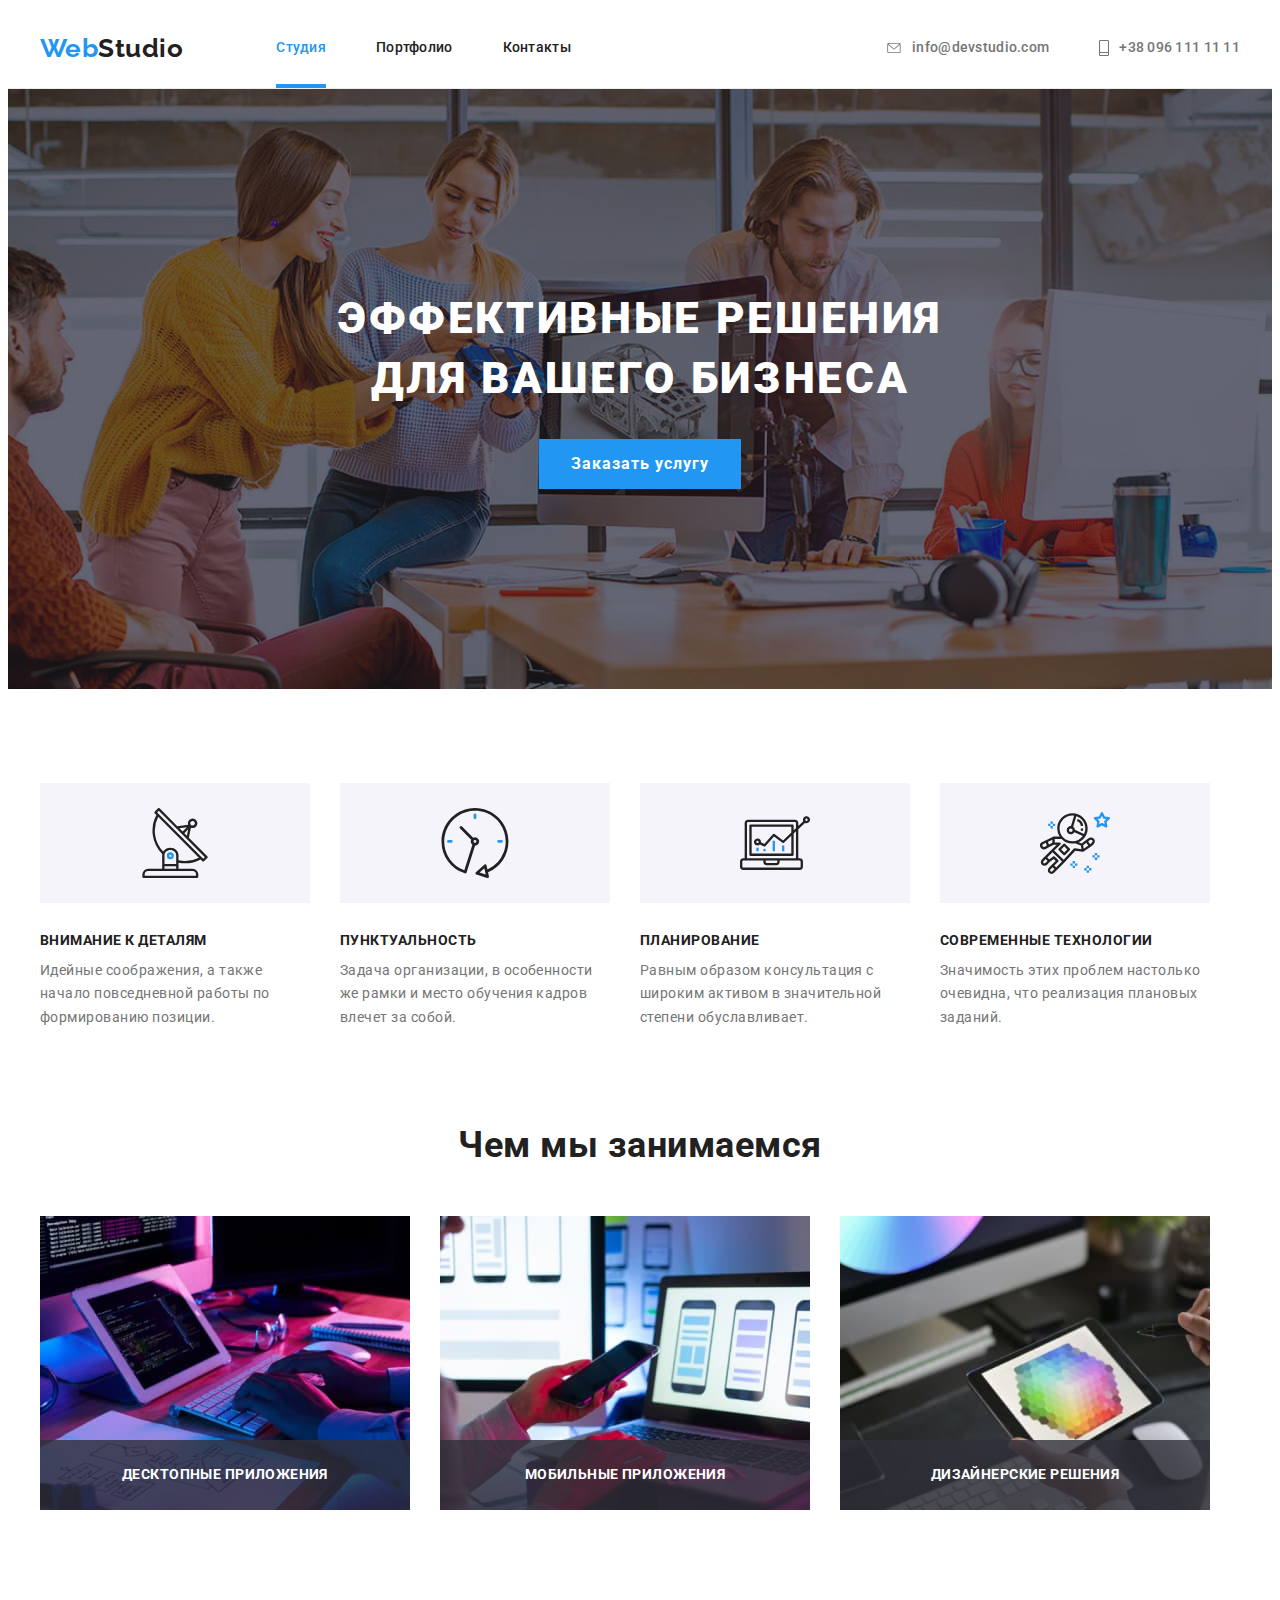
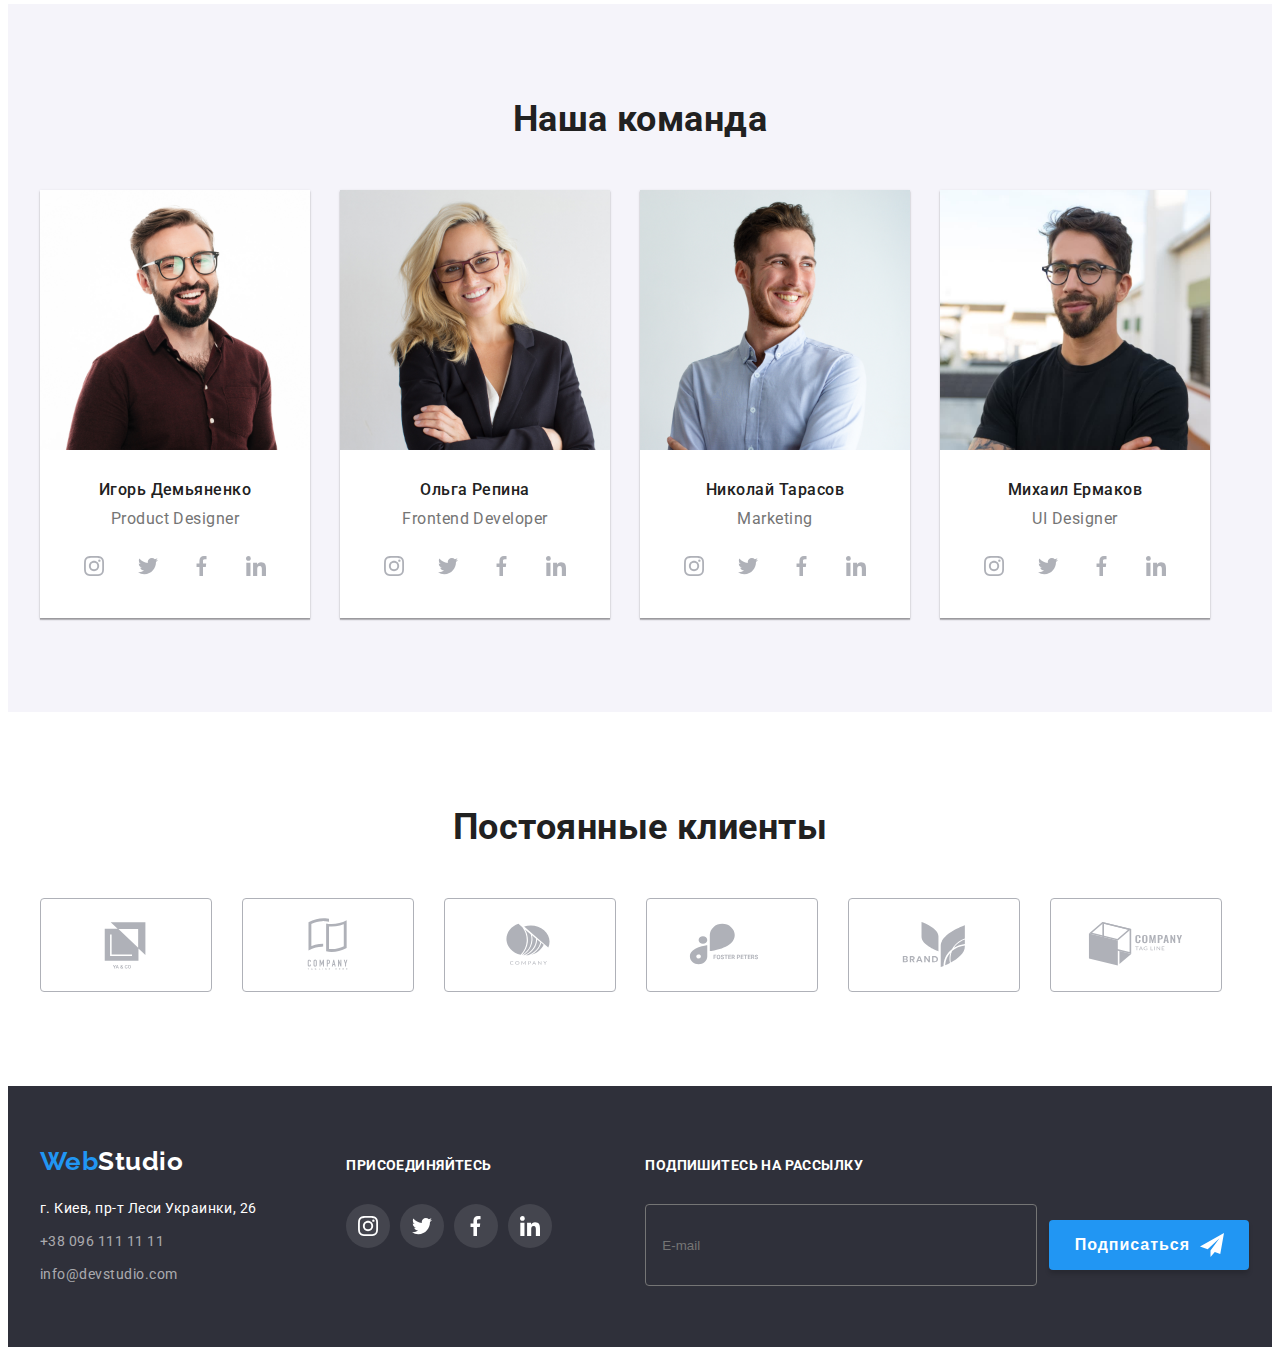
==== commit 1dea8559: "pravki" ====
--- a/index.html
+++ b/index.html
@@ -18,7 +18,7 @@
     />
   </head>
   <body>
-    <header class="" >
+    <header class="">
       <!--Begin header-->
       <div class="header container">
         <nav>
@@ -28,27 +28,28 @@
           <ul class="nav-list">
             <!--Begin nav-list-->
             <li><a href="./index.html" class="nav-item active">Студия</a></li>
-            <li><a href="./portfolio.html" class='nav-item'>Портфолио</a></li>
-            <li><a href="" class='nav-item'>Контакты</a></li>
+            <li><a href="./portfolio.html" class="nav-item">Портфолио</a></li>
+            <li><a href="" class="nav-item">Контакты</a></li>
             <!--End nav-list-->
           </ul>
         </nav>
         <ul class="kontakt-list">
-          <li >
-           <a  href="mailto:info@devstudio.com" > 
-             <svg class="mail" width="16"  height='10'  >
-              <use href="./images/svg/symbol-defs.svg#icon-mail"></use>
+          <li>
+            <a href="mailto:info@devstudio.com">
+              <svg class="mail" width="16" height="10">
+                <use href="./images/svg/symbol-defs.svg#icon-mail"></use>
               </svg>
-            info@devstudio.com</a>
+              info@devstudio.com</a
+            >
           </li>
-          <li >
-            <a href="tel:+380961111111" >
-              <svg class="tel" width="10"  height='16'  >
-                <use  href="./images/svg/symbol-defs.svg#icon-tel"></use>
+          <li>
+            <a href="tel:+380961111111">
+              <svg class="tel" width="10" height="16">
+                <use href="./images/svg/symbol-defs.svg#icon-tel"></use>
               </svg>
-            +38 096 111 11 11
+              +38 096 111 11 11
             </a>
-        </li>
+          </li>
         </ul>
       </div>
       <!--End header-->
@@ -58,67 +59,115 @@
         <!--Begin hero-content-->
         <div class="hero-content container">
           <h1>Эффективные решения для вашего бизнеса</h1>
-          <button class="hero-btn" type="button" data-modal-open>Заказать услугу</button>
+          <button class="hero-btn" type="button" data-modal-open>
+            Заказать услугу
+          </button>
         </div>
         <!--Begin backdrop-->
-        <div class="backdrop is-hidden" data-modal >
-            <!--Begin modal-wrapper-->
-            <div class="modal-wrapper" >
-                <button type="button" class="modal-btn" data-modal-close></button>
-                <!--Begin label-block-->
-                <div class="label-block">
-                  <h3 class='modal-title'>Оставьте свои данные, мы вам перезвоним</h3>
-                <!--Begin label-block-->
-                <div class="modal-label">
-                  <!--Begin form-field-->
-                  
-                  
-                       <label class="form-label" for="modal-name">
-                         <span class="form-title">Имя</span>
-                       
-                     <input id='modal-name' class="modal-input" type="name" name="name" placeholder=" ">
-                     <svg class="modal-icon"><use href='./images/modal_svg/symbol-defs_min.svg#icon-name'></use></svg>
-                    </label>
-                  
-               
-                  
-                      <label class="form-label" for="modal-tel">
-                        <span class="form-title">Телефон</span>
-                      <svg class="modal-icon"><use href='./images/modal_svg/symbol-defs_min.svg#icon-tel'></use></svg>
-                <input id="modal-tel" class="modal-input" type="tel" name="tel" placeholder=" ">
-                
-                  </label>
-                  
-                       <label class="form-label" for="modal-mail">
-                         <span class="form-title">Почта</span>
-                      <svg class="modal-icon"><use href='./images/modal_svg/symbol-defs_min.svg#icon-email'></use></svg>
-                <input id="modal-mail" class="modal-input" type="mail" name="mail" placeholder=" ">
-                  </label>
-                
-                  
-                      <label class="form-label "><span class="form-title">Комментарий</span>
-                <textarea class="modal-textarea" placeholder="Введите текст"></textarea>
-                  </label>
-                  <label class="form-label label-checkbox" for="modal-checkbox">
-                    <input class="form-checkbox visually-hidden" type="checkbox" name="checkbox" id='modal-checkbox'>
-                    <span class="custom-checkbox">
-                      <svg class="icon-checkbox"><use href='./images/modal_svg/symbol-defs_min.svg#icon-check'></use></svg>
-                    </span>
-                    <div class="form-text">
-                      <span class="checkbox-text">Соглашаюсь с рассылкой и принимаю </span><a class="checkbox-text checkbox-link">Условия договора</a>
-                    </div>
-                    
-                  </label>
-                  <button type="submit" class="form-btn ">Отправить</button>
-                  
-                </div>
-                <!--End label-block-->  
-                </div>
-                <!--End label-block-->
-                
-               
+        <div class="backdrop is-hidden" data-modal>
+          <!--Begin modal-wrapper-->
+          <div class="modal-wrapper">
+            <button type="button" class="modal-btn" data-modal-close>
+              <svg class="modal-btn-icon" width="11" height="11">
+                <use
+                  href="./images/modal_svg/symbol-defs_min.svg#icon-close"
+                ></use>
+              </svg>
+            </button>
+            <!--Begin label-block-->
+            <div class="label-block">
+              <h3 class="modal-title">
+                Оставьте свои данные, мы вам перезвоним
+              </h3>
+              <!--Begin label-block-->
+              <div class="modal-label">
+                <!--Begin form-field-->
+
+                <label class="form-label" for="modal-name">
+                  <span class="form-title">Имя</span>
+
+                  <input
+                    id="modal-name"
+                    class="modal-input"
+                    type="text"
+                    name="name"
+                    placeholder=" "
+                  />
+                  <svg class="modal-icon">
+                    <use
+                      href="./images/modal_svg/symbol-defs_min.svg#icon-name"
+                    ></use>
+                  </svg>
+                </label>
+
+                <label class="form-label" for="modal-tel">
+                  <span class="form-title">Телефон</span>
+                  <svg class="modal-icon">
+                    <use
+                      href="./images/modal_svg/symbol-defs_min.svg#icon-tel"
+                    ></use>
+                  </svg>
+                  <input
+                    id="modal-tel"
+                    class="modal-input"
+                    type="tel"
+                    name="tel"
+                    placeholder=" "
+                  />
+                </label>
+
+                <label class="form-label" for="modal-mail">
+                  <span class="form-title">Почта</span>
+                  <svg class="modal-icon">
+                    <use
+                      href="./images/modal_svg/symbol-defs_min.svg#icon-email"
+                    ></use>
+                  </svg>
+                  <input
+                    id="modal-mail"
+                    class="modal-input"
+                    type="email"
+                    name="mail"
+                    placeholder=" "
+                  />
+                </label>
+
+                <label class="form-label"
+                  ><span class="form-title">Комментарий</span>
+                  <textarea
+                    class="modal-textarea"
+                    placeholder="Введите текст"
+                  ></textarea>
+                </label>
+                <label class="form-label label-checkbox" for="modal-checkbox">
+                  <input
+                    class="form-checkbox visually-hidden"
+                    type="checkbox"
+                    name="checkbox"
+                    id="modal-checkbox"
+                  />
+                  <span class="custom-checkbox">
+                    <svg class="icon-checkbox">
+                      <use
+                        href="./images/modal_svg/symbol-defs_min.svg#icon-check"
+                      ></use>
+                    </svg>
+                  </span>
+
+                  <span class="checkbox-text"
+                    >Соглашаюсь с рассылкой и принимаю
+                    <a class="checkbox-text checkbox-link"
+                      >Условия договора</a
+                    ></span
+                  >
+                </label>
+                <button type="submit" class="form-btn">Отправить</button>
+              </div>
+              <!--End label-block-->
             </div>
-            <!--End modal-wrapper-->
+            <!--End label-block-->
+          </div>
+          <!--End modal-wrapper-->
         </div>
         <!--End backdrop-->
         <!--End hero-content-->
@@ -182,10 +231,10 @@
       </section>
       <section class="section work">
         <!--Begin container-->
-        <div class="container ">
+        <div class="container">
           <h2>Чем мы занимаемся</h2>
           <ul>
-            <li class='work-link '>
+            <li class="work-link">
               <img
                 src="./images/main_page/what_we_will_do/1.jpg"
                 width="370"
@@ -193,7 +242,7 @@
               />
               <p>Десктопные приложения</p>
             </li>
-            <li class='work-link'>
+            <li class="work-link">
               <img
                 src="./images/main_page/what_we_will_do/2.jpg"
                 width="370"
@@ -201,7 +250,7 @@
               />
               <p>Мобильные приложения</p>
             </li>
-            <li class='work-link'>
+            <li class="work-link">
               <img
                 src="./images/main_page/what_we_will_do/3.jpg"
                 width="370"
@@ -228,39 +277,46 @@
               <div class="team-text">
                 <h3>Игорь Демьяненко</h3>
                 <p lang="en">Product Designer</p>
-              <ul class="team-link">
-                <li>
-                  <a href=''>
-                  <svg class="team-icon">
-                    <use href='./images/svg/symbol-defs.svg#icon-inst'></use>
-                  </svg>
-                </a>
-              </li>
-                <li>
-                  <a href=''>
-                  <svg class="team-icon">
-                    <use href='./images/svg/symbol-defs.svg#icon-twitter'></use>
-                  </svg>
-                </a>
-              </li>
-                <li>
-                  <a href=''>
-                  <svg class="team-icon">
-                    <use href='./images/svg/symbol-defs.svg#icon-face'></use>
-                  </svg>
-                </a>
-              </li>
-                <li>
-                  <a href=''>
-                  <svg class="team-icon">
-                    <use href='./images/svg/symbol-defs.svg#icon-link'></use>
-                  </svg>
-                </a>
-              </li>
-              </ul>
-            </div>
+                <ul class="team-link">
+                  <li>
+                    <a href="">
+                      <svg class="team-icon">
+                        <use
+                          href="./images/svg/symbol-defs.svg#icon-inst"
+                        ></use>
+                      </svg>
+                    </a>
+                  </li>
+                  <li>
+                    <a href="">
+                      <svg class="team-icon">
+                        <use
+                          href="./images/svg/symbol-defs.svg#icon-twitter"
+                        ></use>
+                      </svg>
+                    </a>
+                  </li>
+                  <li>
+                    <a href="">
+                      <svg class="team-icon">
+                        <use
+                          href="./images/svg/symbol-defs.svg#icon-face"
+                        ></use>
+                      </svg>
+                    </a>
+                  </li>
+                  <li>
+                    <a href="">
+                      <svg class="team-icon">
+                        <use
+                          href="./images/svg/symbol-defs.svg#icon-link"
+                        ></use>
+                      </svg>
+                    </a>
+                  </li>
+                </ul>
+              </div>
               <!--End team-text-->
-              
             </li>
             <li class="team-block">
               <img
@@ -272,39 +328,46 @@
               <div class="team-text">
                 <h3>Ольга Репина</h3>
                 <p lang="en">Frontend Developer</p>
-                 <ul class="team-link">
-                <li>
-                  <a href=''>
-                  <svg class="team-icon">
-                    <use href='./images/svg/symbol-defs.svg#icon-inst'></use>
-                  </svg>
-                </a>
-              </li>
-                <li>
-                  <a href=''>
-                  <svg class="team-icon">
-                    <use href='./images/svg/symbol-defs.svg#icon-twitter'></use>
-                  </svg>
-                </a>
-              </li>
-                <li>
-                  <a href=''>
-                  <svg class="team-icon">
-                    <use href='./images/svg/symbol-defs.svg#icon-face'></use>
-                  </svg>
-                </a>
-              </li>
-                <li>
-                  <a href=''>
-                  <svg class="team-icon">
-                    <use href='./images/svg/symbol-defs.svg#icon-link'></use>
-                  </svg>
-                </a>
-              </li>
-              </ul>
+                <ul class="team-link">
+                  <li>
+                    <a href="">
+                      <svg class="team-icon">
+                        <use
+                          href="./images/svg/symbol-defs.svg#icon-inst"
+                        ></use>
+                      </svg>
+                    </a>
+                  </li>
+                  <li>
+                    <a href="">
+                      <svg class="team-icon">
+                        <use
+                          href="./images/svg/symbol-defs.svg#icon-twitter"
+                        ></use>
+                      </svg>
+                    </a>
+                  </li>
+                  <li>
+                    <a href="">
+                      <svg class="team-icon">
+                        <use
+                          href="./images/svg/symbol-defs.svg#icon-face"
+                        ></use>
+                      </svg>
+                    </a>
+                  </li>
+                  <li>
+                    <a href="">
+                      <svg class="team-icon">
+                        <use
+                          href="./images/svg/symbol-defs.svg#icon-link"
+                        ></use>
+                      </svg>
+                    </a>
+                  </li>
+                </ul>
               </div>
               <!--End team-text-->
-             
             </li>
             <li class="team-block">
               <img
@@ -316,39 +379,46 @@
               <div class="team-text">
                 <h3>Николай Тарасов</h3>
                 <p lang="en">Marketing</p>
-               <ul class="team-link">
-                <li>
-                  <a href=''>
-                  <svg class="team-icon">
-                    <use href='./images/svg/symbol-defs.svg#icon-inst'></use>
-                  </svg>
-                </a>
-              </li>
-                <li>
-                  <a href=''>
-                  <svg class="team-icon">
-                    <use href='./images/svg/symbol-defs.svg#icon-twitter'></use>
-                  </svg>
-                </a>
-              </li>
-                <li>
-                  <a href=''>
-                  <svg class="team-icon">
-                    <use href='./images/svg/symbol-defs.svg#icon-face'></use>
-                  </svg>
-                </a>
-              </li>
-                <li>
-                  <a href=''>
-                  <svg class="team-icon">
-                    <use href='./images/svg/symbol-defs.svg#icon-link'></use>
-                  </svg>
-                </a>
-              </li>
-              </ul>
-            </div>
+                <ul class="team-link">
+                  <li>
+                    <a href="">
+                      <svg class="team-icon">
+                        <use
+                          href="./images/svg/symbol-defs.svg#icon-inst"
+                        ></use>
+                      </svg>
+                    </a>
+                  </li>
+                  <li>
+                    <a href="">
+                      <svg class="team-icon">
+                        <use
+                          href="./images/svg/symbol-defs.svg#icon-twitter"
+                        ></use>
+                      </svg>
+                    </a>
+                  </li>
+                  <li>
+                    <a href="">
+                      <svg class="team-icon">
+                        <use
+                          href="./images/svg/symbol-defs.svg#icon-face"
+                        ></use>
+                      </svg>
+                    </a>
+                  </li>
+                  <li>
+                    <a href="">
+                      <svg class="team-icon">
+                        <use
+                          href="./images/svg/symbol-defs.svg#icon-link"
+                        ></use>
+                      </svg>
+                    </a>
+                  </li>
+                </ul>
+              </div>
               <!--End team-text-->
-             
             </li>
             <li class="team-block">
               <img
@@ -361,38 +431,45 @@
                 <h3>Михаил Ермаков</h3>
                 <p>UI Designer</p>
                 <ul class="team-link">
-                <li>
-                  <a href=''>
-                  <svg class="team-icon">
-                    <use href='./images/svg/symbol-defs.svg#icon-inst'></use>
-                  </svg>
-                </a>
-              </li>
-                <li>
-                  <a href=''>
-                  <svg class="team-icon">
-                    <use href='./images/svg/symbol-defs.svg#icon-twitter'></use>
-                  </svg>
-                </a>
-              </li>
-                <li>
-                  <a href=''>
-                  <svg class="team-icon">
-                    <use href='./images/svg/symbol-defs.svg#icon-face'></use>
-                  </svg>
-                </a>
-              </li>
-                <li>
-                  <a href=''>
-                  <svg class="team-icon">
-                    <use href='./images/svg/symbol-defs.svg#icon-link'></use>
-                  </svg>
-                </a>
-              </li>
-              </ul>
+                  <li>
+                    <a href="">
+                      <svg class="team-icon">
+                        <use
+                          href="./images/svg/symbol-defs.svg#icon-inst"
+                        ></use>
+                      </svg>
+                    </a>
+                  </li>
+                  <li>
+                    <a href="">
+                      <svg class="team-icon">
+                        <use
+                          href="./images/svg/symbol-defs.svg#icon-twitter"
+                        ></use>
+                      </svg>
+                    </a>
+                  </li>
+                  <li>
+                    <a href="">
+                      <svg class="team-icon">
+                        <use
+                          href="./images/svg/symbol-defs.svg#icon-face"
+                        ></use>
+                      </svg>
+                    </a>
+                  </li>
+                  <li>
+                    <a href="">
+                      <svg class="team-icon">
+                        <use
+                          href="./images/svg/symbol-defs.svg#icon-link"
+                        ></use>
+                      </svg>
+                    </a>
+                  </li>
+                </ul>
               </div>
               <!--End team-text-->
-              
             </li>
           </ul>
         </div>
@@ -402,37 +479,49 @@
         <div class="container">
           <h2>Постоянные клиенты</h2>
           <ul class="clients-list">
-          <li class=""><a href='' class="">
-            <svg width='' class="clients-icon">
-              <use href='./images/svg/symbol-defs.svg#icon-Logo1' ></use>
-            </svg>
-          </a></li>
-          <li><a href="">
-            <svg width='' class="clients-icon">
-              <use href='./images/svg/symbol-defs.svg#icon-Logo2' ></use>
-            </svg>
-          </a></li>
-          <li><a href="">
-            <svg width='' class="clients-icon">
-              <use href='./images/symbol-defs.svg#icon-Logo3' ></use>
-            </svg>
-          </a></li>
-          <li><a href="">
-            <svg width='' class="clients-icon">
-              <use href='./images/svg/symbol-defs.svg#icon-Logo4' ></use>
-            </svg>
-          </a></li>
-          <li><a href="">
-            <svg width='' class="clients-icon">
-              <use href='./images/svg/symbol-defs.svg#icon-Logo5' ></use>
-            </svg>
-          </a></li>
-          <li><a href="">
-            <svg width='' class="clients-icon">
-              <use href='./images/svg/symbol-defs.svg#icon-Logo6' ></use>
-            </svg>
-          </a></li>
-        </ul>
+            <li class="">
+              <a href="" class="">
+                <svg width="" class="clients-icon">
+                  <use href="./images/svg/symbol-defs.svg#icon-Logo1"></use>
+                </svg>
+              </a>
+            </li>
+            <li>
+              <a href="">
+                <svg width="" class="clients-icon">
+                  <use href="./images/svg/symbol-defs.svg#icon-Logo2"></use>
+                </svg>
+              </a>
+            </li>
+            <li>
+              <a href="">
+                <svg width="" class="clients-icon">
+                  <use href="./images/svg/symbol-defs.svg#icon-Logo3"></use>
+                </svg>
+              </a>
+            </li>
+            <li>
+              <a href="">
+                <svg width="" class="clients-icon">
+                  <use href="./images/svg/symbol-defs.svg#icon-Logo4"></use>
+                </svg>
+              </a>
+            </li>
+            <li>
+              <a href="">
+                <svg width="" class="clients-icon">
+                  <use href="./images/svg/symbol-defs.svg#icon-Logo5"></use>
+                </svg>
+              </a>
+            </li>
+            <li>
+              <a href="">
+                <svg width="" class="clients-icon">
+                  <use href="./images/svg/symbol-defs.svg#icon-Logo6"></use>
+                </svg>
+              </a>
+            </li>
+          </ul>
         </div>
       </section>
     </main>
@@ -449,56 +538,71 @@
             <!--Begin footer-info-->
             <ul class="footer-info">
               <li><a href="tel:+380961111111">+38 096 111 11 11</a></li>
-              <li> <a href="mailto:info@devstudio.com">info@devstudio.com</a></li>
+              <li>
+                <a href="mailto:info@devstudio.com">info@devstudio.com</a>
+              </li>
+            </ul>
             <!--End footer-info-->
           </address>
         </div>
         <div class="footer-links">
           <h3>присоединяйтесь</h3>
           <ul class="links">
-                <li>
-                  <a href=''>
-                  <svg class="team-icon">
-                    <use href='./images/svg/symbol-defs.svg#icon-inst'></use>
-                  </svg>
-                </a>
-              </li>
-                <li>
-                  <a href=''>
-                  <svg class="team-icon">
-                    <use href='./images/svg/symbol-defs.svg#icon-twitter'></use>
-                  </svg>
-                </a>
-              </li>
-                <li>
-                  <a href=''>
-                  <svg class="team-icon">
-                    <use href='./images/svg/symbol-defs.svg#icon-face'></use>
-                  </svg>
-                </a>
-              </li>
-                <li>
-                  <a href=''>
-                  <svg class="team-icon">
-                    <use href='./images/svg/symbol-defs.svg#icon-link'></use>
-                  </svg>
-                </a>
-              </li>
-              </ul>
+            <li>
+              <a href="">
+                <svg class="team-icon">
+                  <use href="./images/svg/symbol-defs.svg#icon-inst"></use>
+                </svg>
+              </a>
+            </li>
+            <li>
+              <a href="">
+                <svg class="team-icon">
+                  <use href="./images/svg/symbol-defs.svg#icon-twitter"></use>
+                </svg>
+              </a>
+            </li>
+            <li>
+              <a href="">
+                <svg class="team-icon">
+                  <use href="./images/svg/symbol-defs.svg#icon-face"></use>
+                </svg>
+              </a>
+            </li>
+            <li>
+              <a href="">
+                <svg class="team-icon">
+                  <use href="./images/svg/symbol-defs.svg#icon-link"></use>
+                </svg>
+              </a>
+            </li>
+          </ul>
         </div>
         <!--End footer-text-->
         <div class="subscribe">
           <h3>Подпишитесь на рассылку</h3>
-          <label class="subscribe-label">
-            <input class="subscribe-input" type="mail" name='email' placeholder="E-mail">
-            <button class="subscribe-btn" type="submit">Подписаться
-              <svg class="subscribe-icon"><use href='./images/modal_svg/symbol-defs_min.svg#icon-teleg'></use></svg>
+          <form class="subscribe-form">
+            <label class="">
+              <input
+                class="subscribe-input"
+                type="email"
+                name="email"
+                placeholder="E-mail"
+              />
+            </label>
+            <button class="subscribe-btn" type="submit">
+              Подписаться
+              <svg class="subscribe-icon">
+                <use
+                  href="./images/modal_svg/symbol-defs_min.svg#icon-teleg"
+                ></use>
+              </svg>
             </button>
-          </label>
+          </form>
         </div>
       </div>
       <!--End -->
     </footer>
-    <script src='./js/modal.js'></script>
+    <script src="./js/modal.js"></script>
   </body>
 </html>
--- a/styles.css
+++ b/styles.css
@@ -269,6 +269,7 @@
 }
 
 .modal-wrapper {
+  padding: 40px;
   position: absolute;
   top: 50%;
   left: 50%;
@@ -299,8 +300,32 @@
     transform: scale(1), translate(-50%, -50%);
   }
 }
-
 .modal-btn {
+  position: absolute;
+  width: 30px;
+  height: 30px;
+  border: 1px solid rgba(0, 0, 0, 0.1);
+  background-color: white;
+  background-repeat: no-repeat;
+  background-position: center;
+  top: 8px;
+  right: 8px;
+  border-radius: 50%;
+  fill: black;
+  display: flex;
+  align-items: center;
+  justify-content: center;
+  cursor: pointer;
+}
+.modal-btn-icon {
+  transition: fill var(--time) var(--time-cubic);
+}
+
+.modal-btn:hover .modal-btn-icon {
+  fill: var(--blue);
+}
+
+/* .modal-btn {
   display: flex;
   align-items: center;
   margin: 8px;
@@ -322,18 +347,18 @@
   transition: border var(--time) var(--time-cubic),
     background-color var(--time) var(--time-cubic),
     color var(--time) var(--time-cubic), transform var(--time) var(--time-cubic);
-}
-.modal-btn:hover {
+} */
+/* .modal-btn:hover {
   border: 2px solid var(--blue);
   background-color: white;
   color: var(--blue);
   transform: rotate(360deg);
   background-image: url("./images/modal_svg/x-black.svg");
-}
-.label-block {
+} */
+/* .label-block {
   margin: 40px;
   margin-top: 2px;
-}
+} */
 .modal-title {
   font-family: "Roboto";
   font-weight: 700;
@@ -815,7 +840,7 @@
 .subscribe {
   margin-left: 93px;
 }
-.subscribe-label {
+.subscribe-form {
   display: flex;
   align-items: center;
   justify-content: center;
